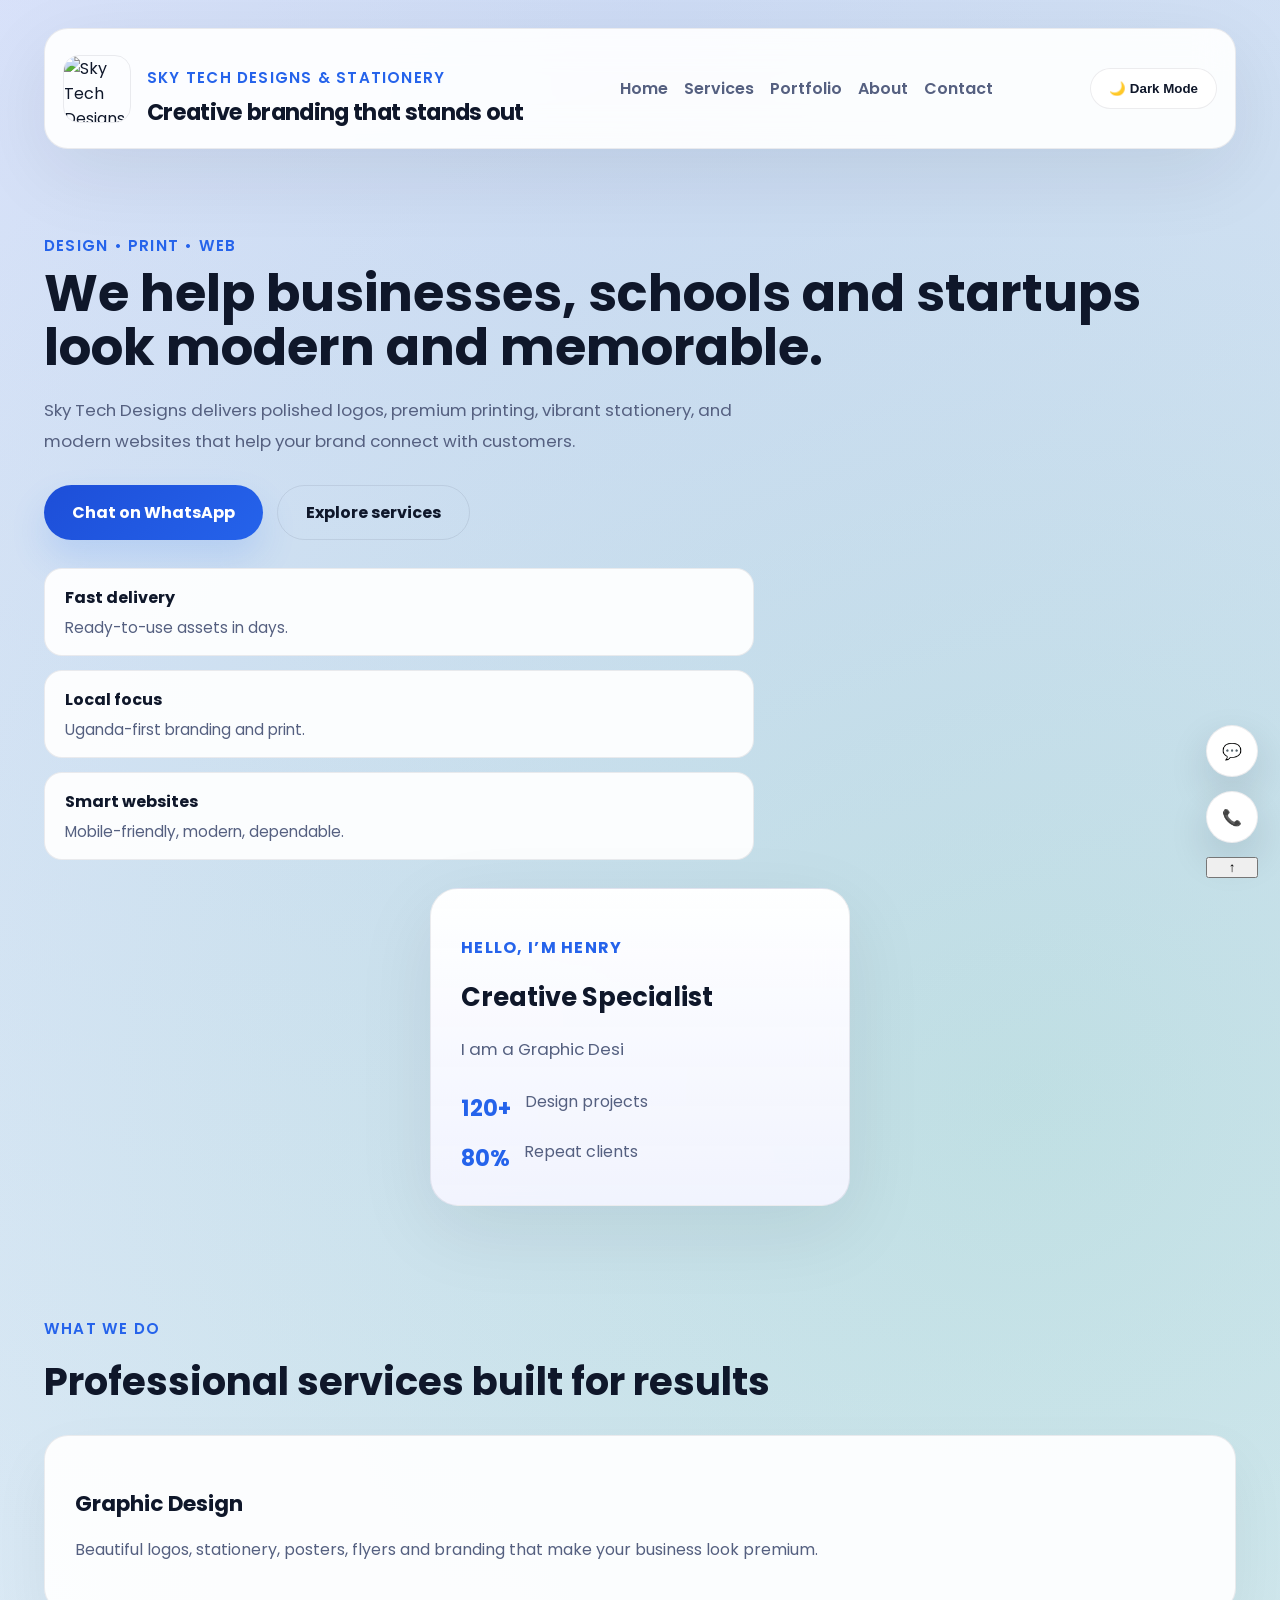
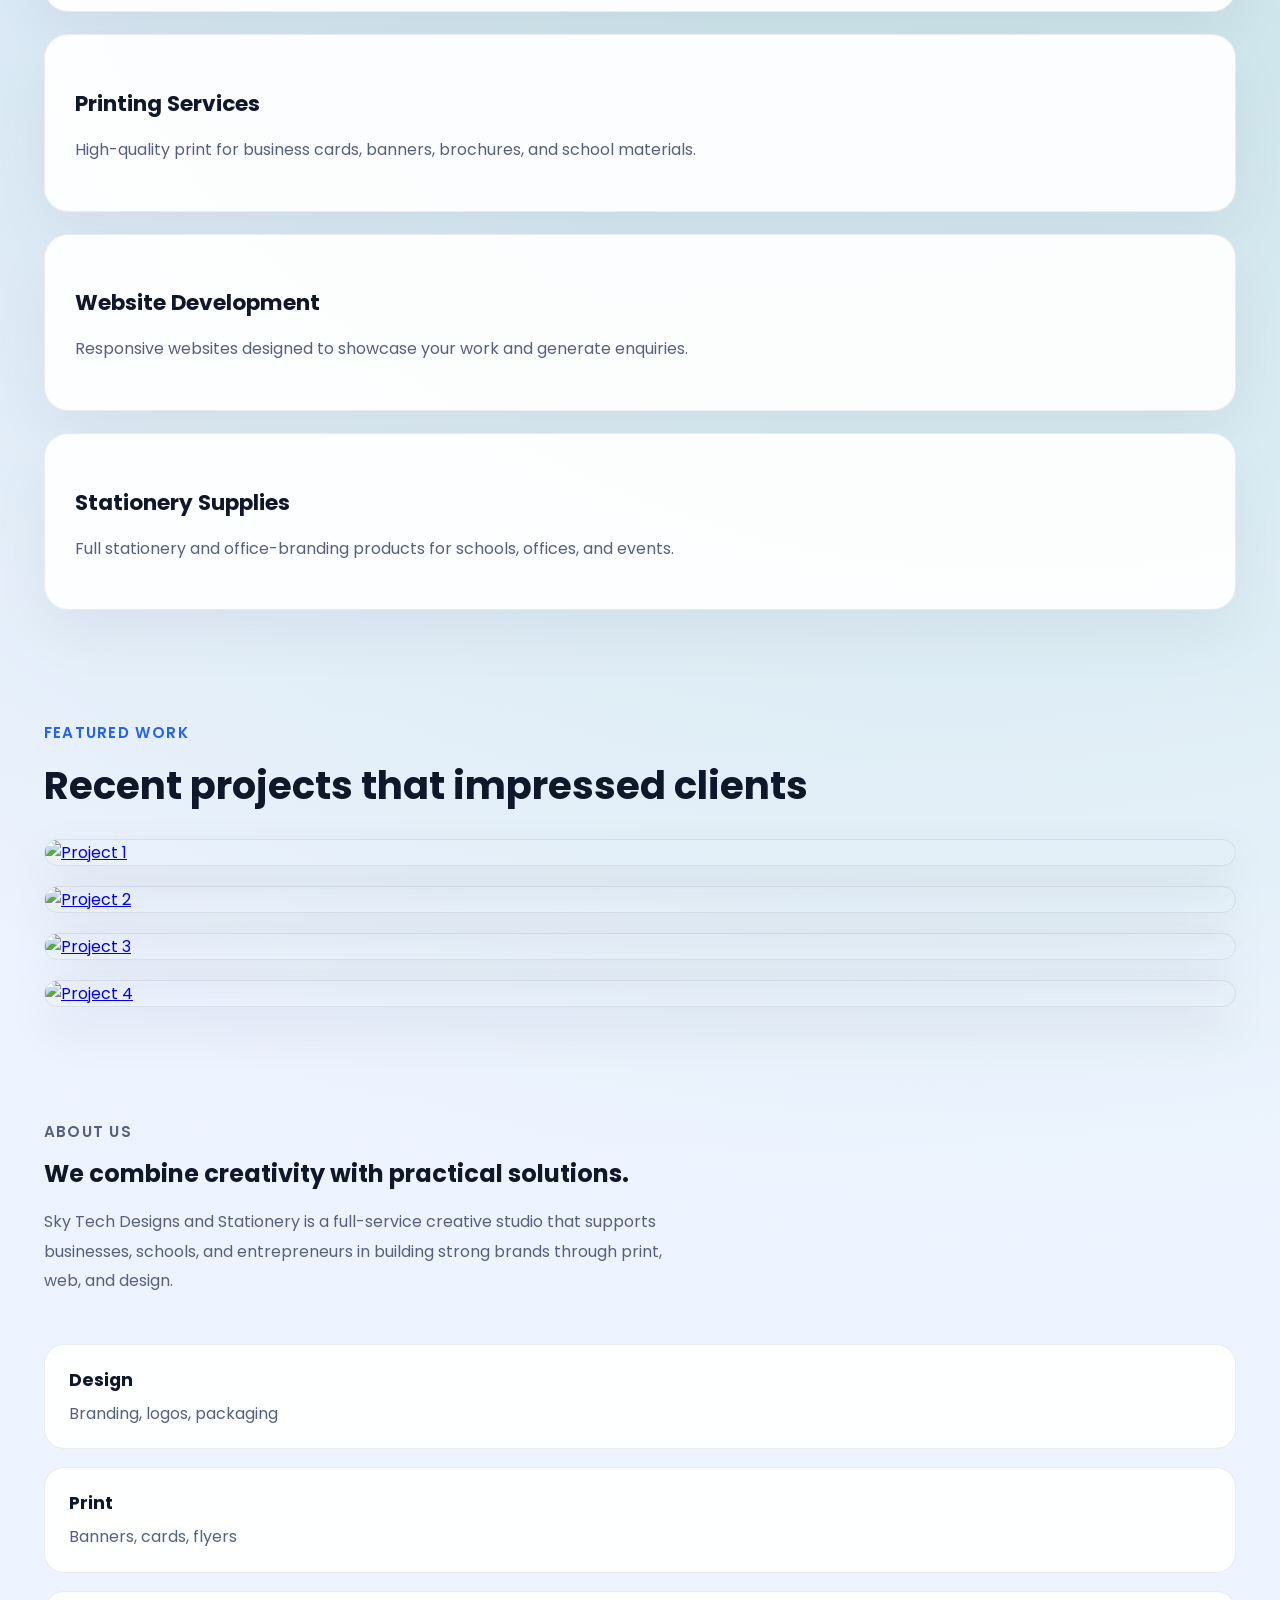
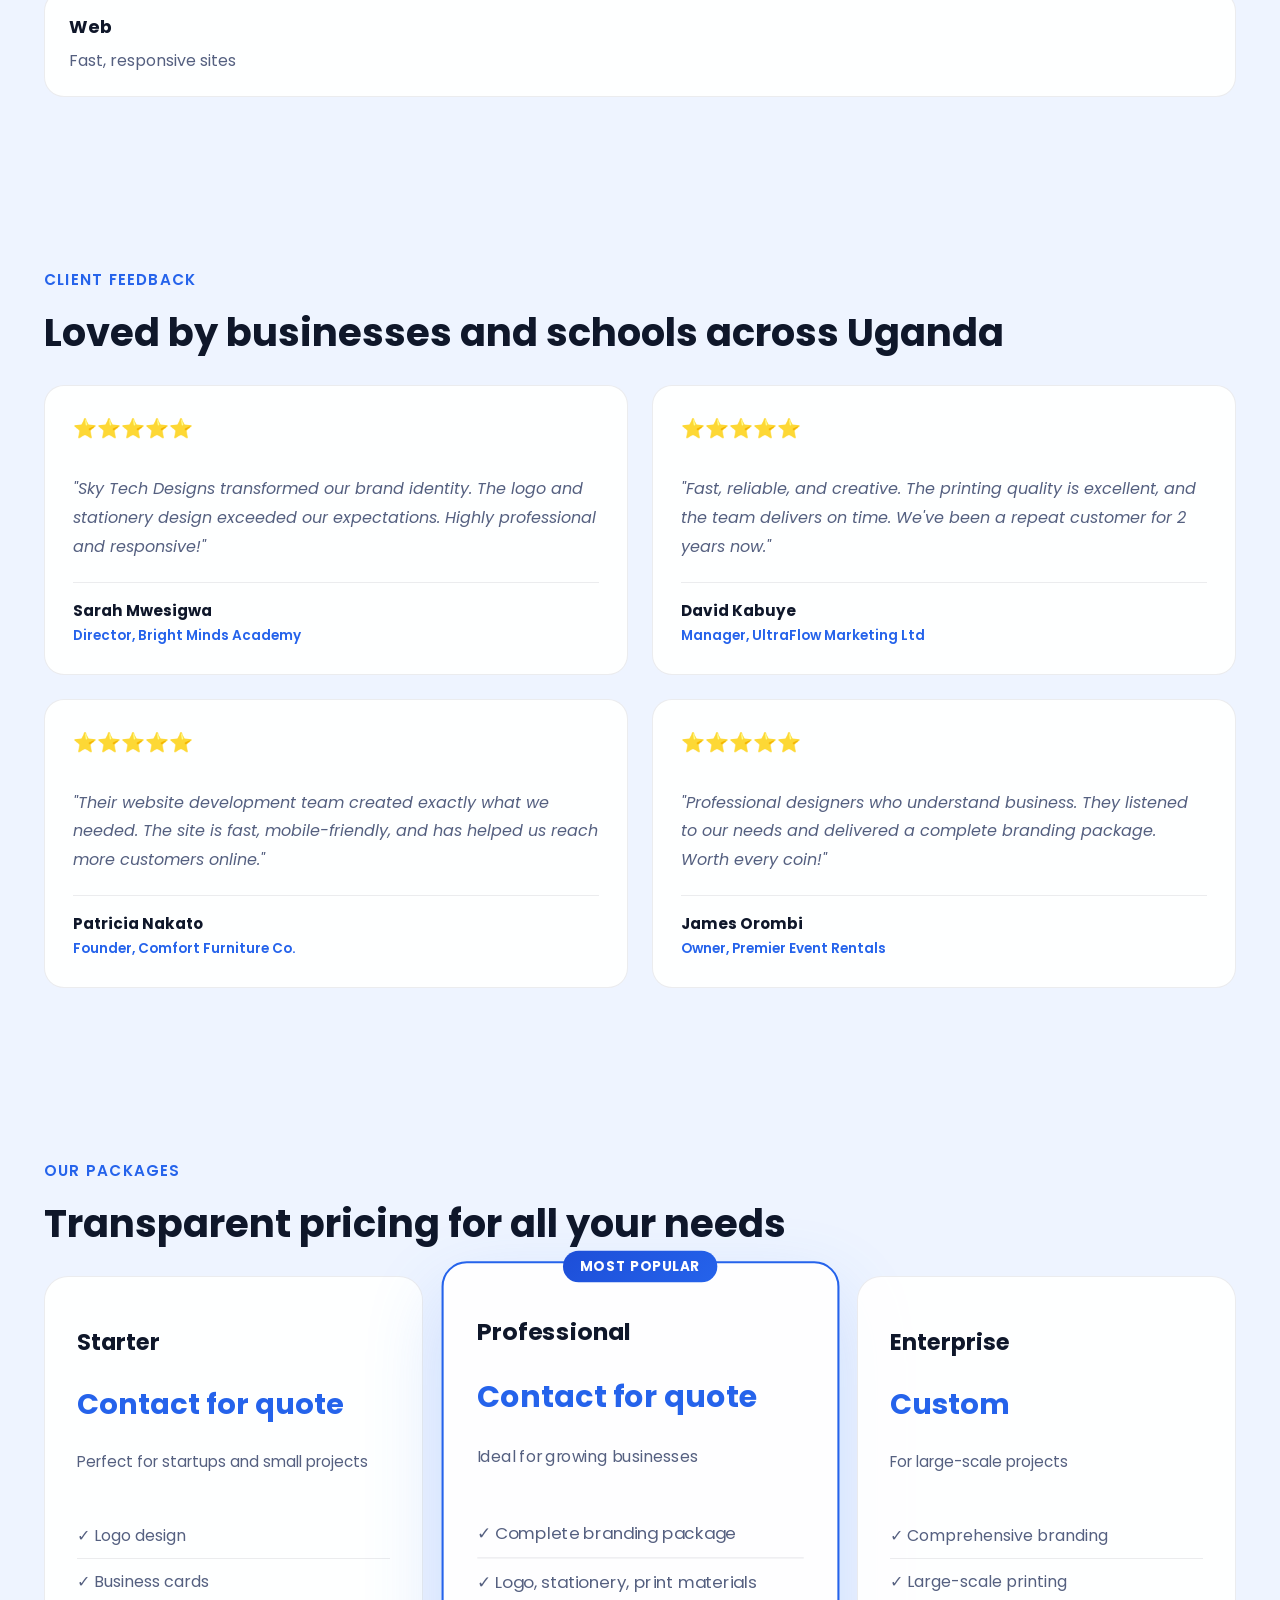
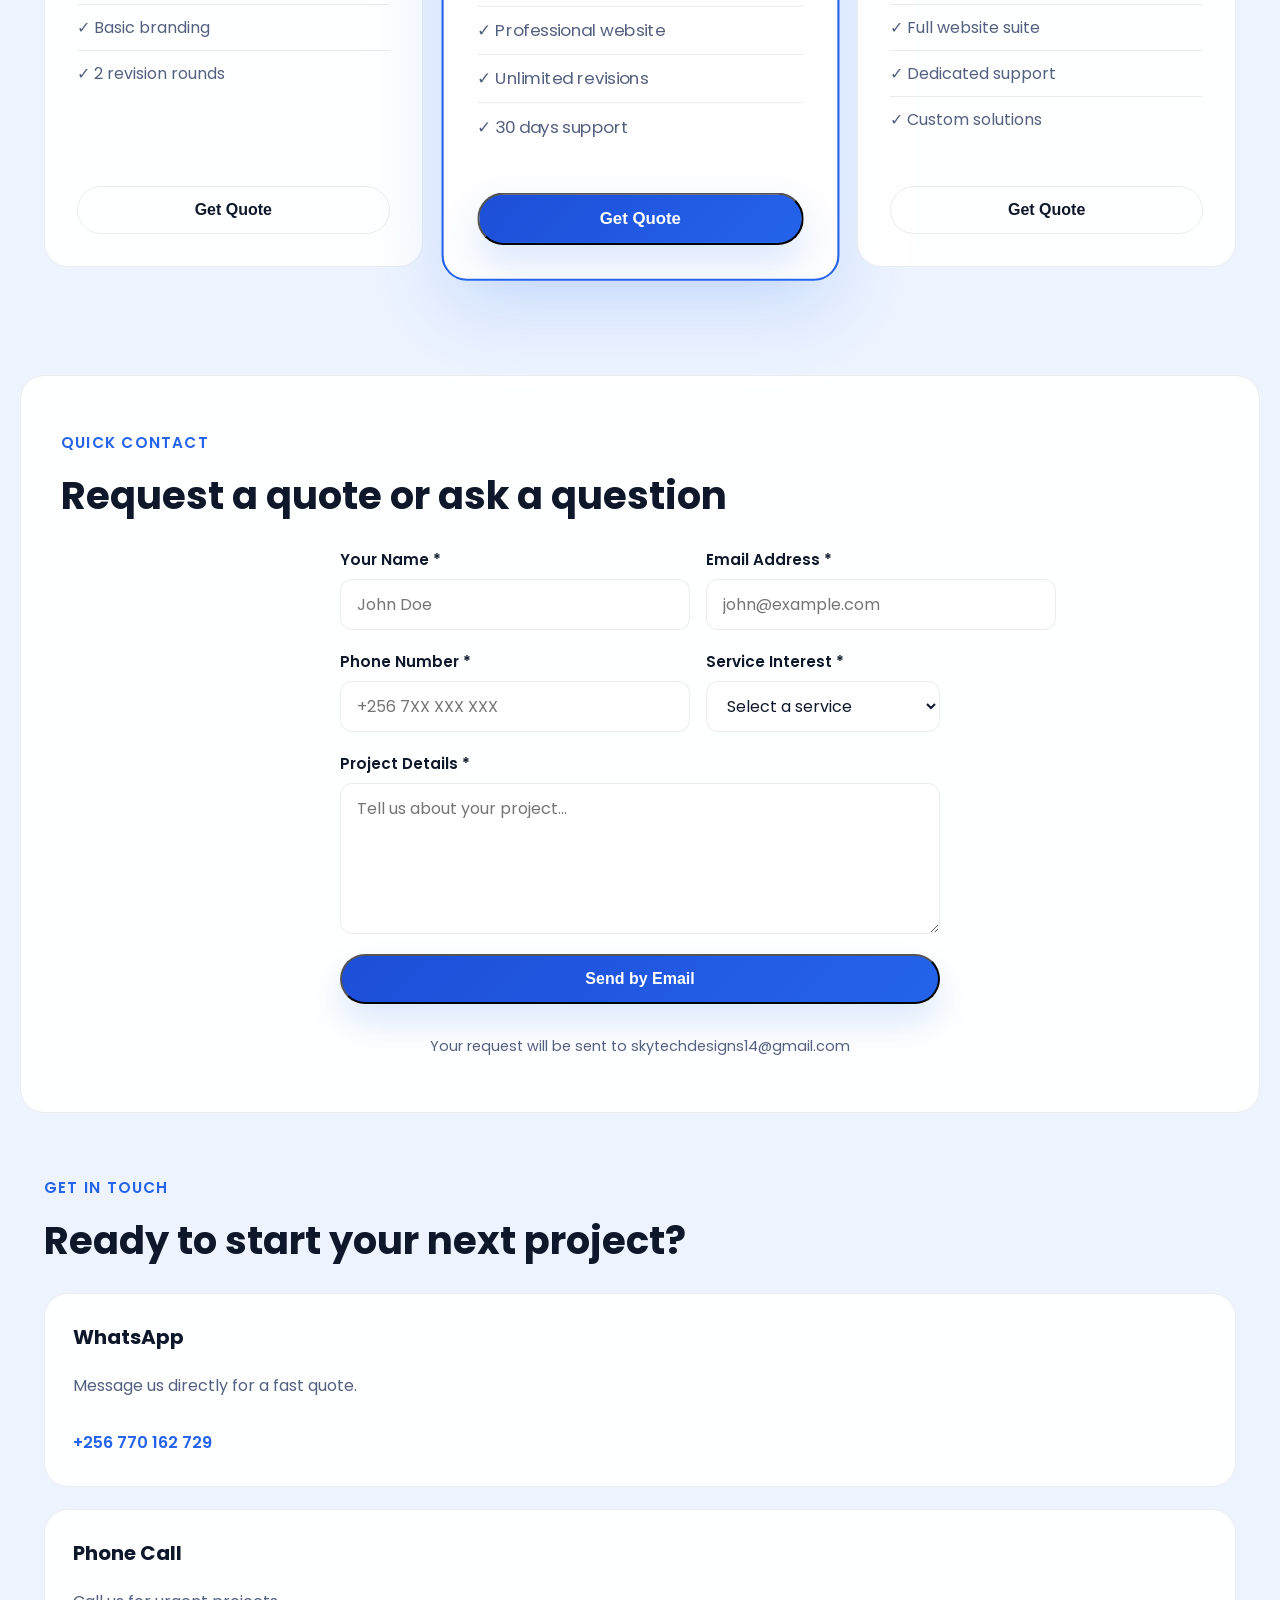
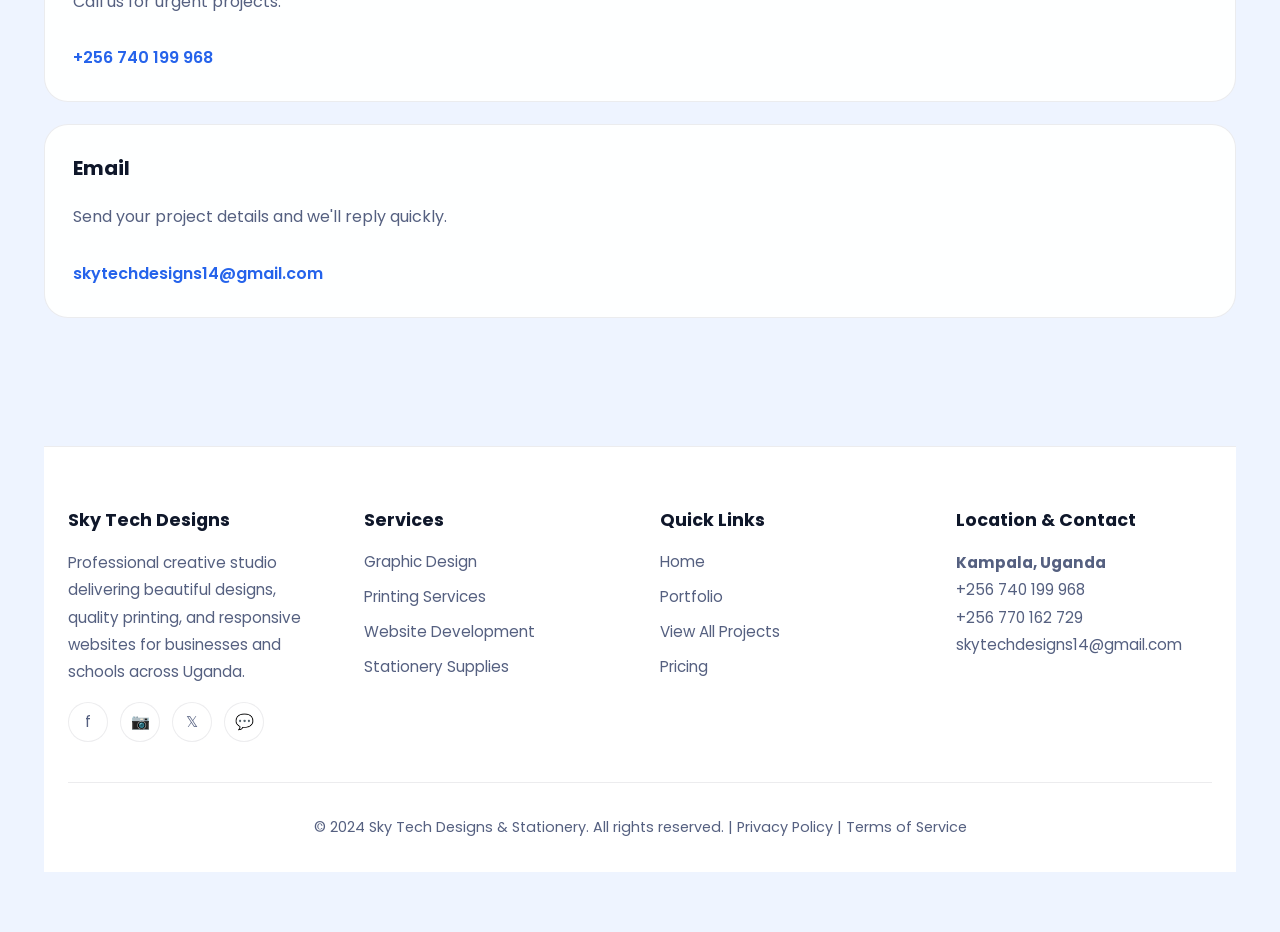
==== Index.html @ 9326c17f "Add files via upload" ====
<!DOCTYPE html>
<html lang="en">
<head>
    <meta charset="UTF-8">
    <meta name="viewport" content="width=device-width, initial-scale=1.0">
    <meta name="description" content="Sky Tech Designs & Stationery - Professional graphic design, printing services, website development, and stationery supplies for businesses and schools in Uganda.">
    <meta name="keywords" content="graphic design, printing services, web development, stationery, branding, logo design, Uganda">
    <meta name="author" content="Sky Tech Designs & Stationery">
    <meta name="robots" content="index, follow">
    
    <!-- Open Graph / Social Media -->
    <meta property="og:type" content="website">
    <meta property="og:url" content="https://skytechdesigns.com">
    <meta property="og:title" content="Sky Tech Designs & Stationery - Professional Creative Services">
    <meta property="og:description" content="Professional graphic design, printing services, website development, and stationery supplies for businesses and schools in Uganda.">
    <meta property="og:image" content="images/logo.png">
    
    <!-- Twitter Card -->
    <meta name="twitter:card" content="summary_large_image">
    <meta name="twitter:title" content="Sky Tech Designs & Stationery">
    <meta name="twitter:description" content="Professional graphic design, printing, and web services">
    
    <!-- Canonical Tag -->
    <link rel="canonical" href="https://skytechdesigns.com">
    
    <!-- Schema Markup for Local Business -->
    <script type="application/ld+json">
    {
      "@context": "https://schema.org",
      "@type": "LocalBusiness",
      "name": "Sky Tech Designs & Stationery",
      "description": "Professional creative studio for graphic design, printing, web development, and stationery",
      "url": "https://skytechdesigns.com",
      "telephone": "+256740199968",
      "email": "skytechdesigns14@gmail.com",
      "areaServed": "UG",
      "priceRange": "UGX",
      "sameAs": [
        "https://facebook.com/skytechdesigns",
        "https://instagram.com/skytechdesigns",
        "https://twitter.com/skytechdesigns"
      ]
    }
    </script>
    
    <title>Sky Tech Designs & Stationery - Graphic Design, Printing & Web Development</title>
    <link rel="preconnect" href="https://fonts.googleapis.com">
    <link rel="preconnect" href="https://fonts.gstatic.com" crossorigin>
    <link href="https://fonts.googleapis.com/css2?family=Poppins:wght@400;500;600;700&display=swap" rel="stylesheet">
    <link rel="stylesheet" href="Style.css">
</head>
<body>
    <!-- Loading Screen -->
    <div id="loadingScreen" class="loading-screen">
        <div class="loader-container">
            <div class="loader">
                <svg class="loader-svg" viewBox="0 0 50 50">
                    <circle cx="25" cy="25" r="20" fill="none" stroke-width="2"></circle>
                </svg>
            </div>
            <p class="loader-text">Sky Tech Designs</p>
            <p class="loader-subtext">Loading amazing designs...</p>
        </div>
    </div>

    <div class="page-shell">
        <header class="topbar">
            <div class="brand">
                <img src="images/logo.png" alt="Sky Tech Designs" class="brand-logo">
                <div>
                    <p class="eyebrow">Sky Tech Designs & Stationery</p>
                    <h1>Creative branding that stands out</h1>
                </div>
            </div>

            <nav class="main-nav">
                <a href="#home">Home</a>
                <a href="#services">Services</a>
                <a href="#portfolio">Portfolio</a>
                <a href="#about">About</a>
                <a href="#contact">Contact</a>
            </nav>

            <button id="darkModeBtn" class="mode-toggle">🌙 Dark Mode</button>
        </header>

        <main>
            <section id="home" class="hero section reveal">
                <div class="hero-copy">
                    <span class="eyebrow">Design • Print • Web</span>
                    <h2>We help businesses, schools and startups look modern and memorable.</h2>
                    <p>Sky Tech Designs delivers polished logos, premium printing, vibrant stationery, and modern websites that help your brand connect with customers.</p>

                    <div class="hero-actions">
                        <a class="btn btn-primary" href="https://wa.me/256770162729">Chat on WhatsApp</a>
                        <a class="btn btn-secondary" href="#services">Explore services</a>
                    </div>

                    <div class="hero-highlights">
                        <div><strong>Fast delivery</strong><span>Ready-to-use assets in days.</span></div>
                        <div><strong>Local focus</strong><span>Uganda-first branding and print.</span></div>
                        <div><strong>Smart websites</strong><span>Mobile-friendly, modern, dependable.</span></div>
                    </div>
                </div>

                <div class="hero-panel">
                    <div class="hero-card">
                        <p class="card-label">Hello, I’m Henry</p>
                        <h3>Creative Specialist</h3>
                        <p class="typing-row">I am a <span id="typing"></span></p>
                        <div class="card-stats">
                            <div><strong>120+</strong><span>Design projects</span></div>
                            <div><strong>80%</strong><span>Repeat clients</span></div>
                        </div>
                    </div>
                </div>
            </section>

            <section id="services" class="services section reveal">
                <div class="section-heading">
                    <p class="eyebrow">What we do</p>
                    <h2>Professional services built for results</h2>
                </div>

                <div class="service-grid">
                    <article class="card">
                        <h3>Graphic Design</h3>
                        <p>Beautiful logos, stationery, posters, flyers and branding that make your business look premium.</p>
                    </article>
                    <article class="card">
                        <h3>Printing Services</h3>
                        <p>High-quality print for business cards, banners, brochures, and school materials.</p>
                    </article>
                    <article class="card">
                        <h3>Website Development</h3>
                        <p>Responsive websites designed to showcase your work and generate enquiries.</p>
                    </article>
                    <article class="card">
                        <h3>Stationery Supplies</h3>
                        <p>Full stationery and office-branding products for schools, offices, and events.</p>
                    </article>
                </div>
            </section>

            <section id="portfolio" class="portfolio section reveal">
                <div class="section-heading">
                    <p class="eyebrow">Featured work</p>
                    <h2>Recent projects that impressed clients</h2>
                </div>

                <div class="gallery">
                    <a href="portfolio.html" class="portfolio-item">
                        <img src="images/work1.jpg" alt="Project 1">
                        <span>Brand identity</span>
                    </a>
                    <a href="portfolio.html" class="portfolio-item">
                        <img src="images/work2.jpg" alt="Project 2">
                        <span>Print collateral</span>
                    </a>
                    <a href="portfolio.html" class="portfolio-item">
                        <img src="images/work3.jpg" alt="Project 3">
                        <span>Website design</span>
                    </a>
                    <a href="portfolio.html" class="portfolio-item">
                        <img src="images/work4.jpg" alt="Project 4">
                        <span>Stationery set</span>
                    </a>
                </div>
            </section>

            <section id="about" class="about section reveal">
                <div class="about-panel">
                    <div>
                        <p class="eyebrow">About us</p>
                        <h2>We combine creativity with practical solutions.</h2>
                        <p>Sky Tech Designs and Stationery is a full-service creative studio that supports businesses, schools, and entrepreneurs in building strong brands through print, web, and design.</p>
                    </div>

                    <div class="about-stats">
                        <div><strong>Design</strong><span>Branding, logos, packaging</span></div>
                        <div><strong>Print</strong><span>Banners, cards, flyers</span></div>
                        <div><strong>Web</strong><span>Fast, responsive sites</span></div>
                    </div>
                </div>
            </section>

            <section id="testimonies" class="testimonies section reveal">
                <div class="section-heading">
                    <p class="eyebrow">Client feedback</p>
                    <h2>Loved by businesses and schools across Uganda</h2>
                </div>

                <div class="testimonies-grid">
                    <article class="testimony-card">
                        <div class="rating">⭐⭐⭐⭐⭐</div>
                        <p class="testimony-text">"Sky Tech Designs transformed our brand identity. The logo and stationery design exceeded our expectations. Highly professional and responsive!"</p>
                        <div class="testimony-author">
                            <strong>Sarah Mwesigwa</strong>
                            <span>Director, Bright Minds Academy</span>
                        </div>
                    </article>

                    <article class="testimony-card">
                        <div class="rating">⭐⭐⭐⭐⭐</div>
                        <p class="testimony-text">"Fast, reliable, and creative. The printing quality is excellent, and the team delivers on time. We've been a repeat customer for 2 years now."</p>
                        <div class="testimony-author">
                            <strong>David Kabuye</strong>
                            <span>Manager, UltraFlow Marketing Ltd</span>
                        </div>
                    </article>

                    <article class="testimony-card">
                        <div class="rating">⭐⭐⭐⭐⭐</div>
                        <p class="testimony-text">"Their website development team created exactly what we needed. The site is fast, mobile-friendly, and has helped us reach more customers online."</p>
                        <div class="testimony-author">
                            <strong>Patricia Nakato</strong>
                            <span>Founder, Comfort Furniture Co.</span>
                        </div>
                    </article>

                    <article class="testimony-card">
                        <div class="rating">⭐⭐⭐⭐⭐</div>
                        <p class="testimony-text">"Professional designers who understand business. They listened to our needs and delivered a complete branding package. Worth every coin!"</p>
                        <div class="testimony-author">
                            <strong>James Orombi</strong>
                            <span>Owner, Premier Event Rentals</span>
                        </div>
                    </article>
                </div>
            </section>

            <section id="pricing" class="pricing section reveal">
                <div class="section-heading">
                    <p class="eyebrow">Our packages</p>
                    <h2>Transparent pricing for all your needs</h2>
                </div>

                <div class="pricing-grid">
                    <div class="pricing-card">
                        <h3>Starter</h3>
                        <p class="price">Contact for quote</p>
                        <p class="description">Perfect for startups and small projects</p>
                        <ul class="pricing-features">
                            <li>✓ Logo design</li>
                            <li>✓ Business cards</li>
                            <li>✓ Basic branding</li>
                            <li>✓ 2 revision rounds</li>
                        </ul>
                        <button class="btn btn-secondary quote-btn" onclick="scrollToForm()">Get Quote</button>
                    </div>

                    <div class="pricing-card featured">
                        <div class="popular-badge">Most Popular</div>
                        <h3>Professional</h3>
                        <p class="price">Contact for quote</p>
                        <p class="description">Ideal for growing businesses</p>
                        <ul class="pricing-features">
                            <li>✓ Complete branding package</li>
                            <li>✓ Logo, stationery, print materials</li>
                            <li>✓ Professional website</li>
                            <li>✓ Unlimited revisions</li>
                            <li>✓ 30 days support</li>
                        </ul>
                        <button class="btn btn-primary quote-btn" onclick="scrollToForm()">Get Quote</button>
                    </div>

                    <div class="pricing-card">
                        <h3>Enterprise</h3>
                        <p class="price">Custom</p>
                        <p class="description">For large-scale projects</p>
                        <ul class="pricing-features">
                            <li>✓ Comprehensive branding</li>
                            <li>✓ Large-scale printing</li>
                            <li>✓ Full website suite</li>
                            <li>✓ Dedicated support</li>
                            <li>✓ Custom solutions</li>
                        </ul>
                        <button class="btn btn-secondary quote-btn" onclick="scrollToForm()">Get Quote</button>
                    </div>
                </div>
            </section>

            <section id="quote-form" class="quote-section section reveal">
                <div class="section-heading">
                    <p class="eyebrow">Quick contact</p>
                    <h2>Request a quote or ask a question</h2>
                </div>

                <div class="form-container">
                    <form class="quote-form" id="quoteForm">
                        <div class="form-row">
                            <div class="form-group">
                                <label for="name">Your Name *</label>
                                <input type="text" id="name" name="name" required placeholder="John Doe">
                            </div>
                            <div class="form-group">
                                <label for="email">Email Address *</label>
                                <input type="email" id="email" name="email" required placeholder="john@example.com">
                            </div>
                        </div>

                        <div class="form-row">
                            <div class="form-group">
                                <label for="phone">Phone Number *</label>
                                <input type="tel" id="phone" name="phone" required placeholder="+256 7XX XXX XXX">
                            </div>
                            <div class="form-group">
                                <label for="service">Service Interest *</label>
                                <select id="service" name="service" required>
                                    <option value="">Select a service</option>
                                    <option value="graphic-design">Graphic Design</option>
                                    <option value="printing">Printing Services</option>
                                    <option value="web-development">Website Development</option>
                                    <option value="stationery">Stationery Supplies</option>
                                    <option value="multiple">Multiple Services</option>
                                    <option value="other">Other</option>
                                </select>
                            </div>
                        </div>

                        <div class="form-group full">
                            <label for="message">Project Details *</label>
                            <textarea id="message" name="message" required placeholder="Tell us about your project..." rows="5"></textarea>
                        </div>

                        <button type="submit" class="btn btn-primary">Send by Email</button>
                        <p class="form-note">Your request will be sent to skytechdesigns14@gmail.com</p>
                    </form>
                </div>
            </section>

            <section id="contact" class="contact section reveal">
                <div class="section-heading">
                    <p class="eyebrow">Get in touch</p>
                    <h2>Ready to start your next project?</h2>
                </div>

                <div class="contact-grid">
                    <div class="contact-card">
                        <h3>WhatsApp</h3>
                        <p>Message us directly for a fast quote.</p>
                        <a href="https://wa.me/256770162729">+256 770 162 729</a>
                    </div>
                    <div class="contact-card">
                        <h3>Phone Call</h3>
                        <p>Call us for urgent projects.</p>
                        <a href="tel:+256740199968">+256 740 199 968</a>
                    </div>
                    <div class="contact-card">
                        <h3>Email</h3>
                        <p>Send your project details and we'll reply quickly.</p>
                        <a href="mailto:skytechdesigns14@gmail.com">skytechdesigns14@gmail.com</a>
                    </div>
                </div>
            </section>
        </main>

        <footer class="site-footer">
            <div class="footer-content">
                <div class="footer-section">
                    <h4>Sky Tech Designs</h4>
                    <p>Professional creative studio delivering beautiful designs, quality printing, and responsive websites for businesses and schools across Uganda.</p>
                    <div class="social-links">
                        <a href="https://facebook.com/skytechdesigns" title="Facebook" target="_blank">f</a>
                        <a href="https://instagram.com/skytechdesigns" title="Instagram" target="_blank">📷</a>
                        <a href="https://twitter.com/skytechdesigns" title="Twitter" target="_blank">𝕏</a>
                        <a href="https://wa.me/256770162729" title="WhatsApp" target="_blank">💬</a>
                    </div>
                </div>

                <div class="footer-section">
                    <h4>Services</h4>
                    <ul>
                        <li><a href="#services">Graphic Design</a></li>
                        <li><a href="#services">Printing Services</a></li>
                        <li><a href="#services">Website Development</a></li>
                        <li><a href="#services">Stationery Supplies</a></li>
                    </ul>
                </div>

                <div class="footer-section">
                    <h4>Quick Links</h4>
                    <ul>
                        <li><a href="#home">Home</a></li>
                        <li><a href="#portfolio">Portfolio</a></li>
                        <li><a href="portfolio.html">View All Projects</a></li>
                        <li><a href="#pricing">Pricing</a></li>
                    </ul>
                </div>

                <div class="footer-section">
                    <h4>Location & Contact</h4>
                    <p>
                        <strong>Kampala, Uganda</strong><br>
                        <a href="tel:+256740199968">+256 740 199 968</a><br>
                        <a href="https://wa.me/256770162729">+256 770 162 729</a><br>
                        <a href="mailto:skytechdesigns14@gmail.com">skytechdesigns14@gmail.com</a>
                    </p>
                </div>
            </div>

            <div class="footer-bottom">
                <p>&copy; 2024 Sky Tech Designs & Stationery. All rights reserved. | <a href="#">Privacy Policy</a> | <a href="#">Terms of Service</a></p>
            </div>
        </footer>

        <div class="floating-buttons">
            <a href="https://wa.me/256770162729" class="float-btn whatsapp" title="Chat on WhatsApp">💬</a>
            <a href="tel:+256740199968" class="float-btn call" title="Call Us">📞</a>
            <button id="backToTop" class="back-to-top" title="Back to top">↑</button>
        </div>
    </div>

    <div class="cursor-glow"></div>

    <script>
        // Loading Screen
        window.addEventListener('load', () => {
            const loadingScreen = document.getElementById('loadingScreen');
            if (loadingScreen) {
                setTimeout(() => {
                    loadingScreen.classList.add('fade-out');
                    setTimeout(() => {
                        loadingScreen.style.display = 'none';
                    }, 600);
                }, 800);
            }
        });

        // Dark Mode Toggle
        const btn = document.getElementById('darkModeBtn');
        const savedTheme = localStorage.getItem('theme');
        const prefersDark = window.matchMedia('(prefers-color-scheme: dark)');

        function applyTheme(theme) {
            document.body.classList.toggle('dark', theme === 'dark');
            btn.textContent = theme === 'dark' ? '☀️ Light Mode' : '🌙 Dark Mode';
        }

        if (savedTheme) {
            applyTheme(savedTheme);
        } else if (prefersDark.matches) {
            applyTheme('dark');
        }

        btn.addEventListener('click', () => {
            const isDark = document.body.classList.toggle('dark');
            const theme = isDark ? 'dark' : 'light';
            localStorage.setItem('theme', theme);
            applyTheme(theme);
        });

        // Typing Animation
        const words = ['Graphic Designer', 'Web Developer', 'UI/UX Designer', 'Creative Thinker'];
        const typing = document.getElementById('typing');
        let wordIndex = 0;
        let charIndex = 0;
        let deleting = false;

        function typeEffect() {
            const currentWord = words[wordIndex];
            if (!deleting) {
                typing.textContent = currentWord.slice(0, charIndex + 1);
                charIndex++;
                if (charIndex === currentWord.length) {
                    deleting = true;
                    setTimeout(typeEffect, 1500);
                    return;
                }
            } else {
                typing.textContent = currentWord.slice(0, charIndex - 1);
                charIndex--;
                if (charIndex === 0) {
                    deleting = false;
                    wordIndex = (wordIndex + 1) % words.length;
                }
            }
            setTimeout(typeEffect, deleting ? 50 : 100);
        }
        typeEffect();

        // Scroll Reveal Animation
        const reveals = document.querySelectorAll('.reveal');
        function revealSections() {
            const windowHeight = window.innerHeight;
            reveals.forEach(section => {
                const top = section.getBoundingClientRect().top;
                if (top < windowHeight - 100) {
                    section.classList.add('active');
                }
            });
        }
        window.addEventListener('scroll', revealSections);
        revealSections();

        // Cursor Glow Effect
        const glow = document.querySelector('.cursor-glow');
        document.addEventListener('mousemove', e => {
            glow.style.left = `${e.clientX}px`;
            glow.style.top = `${e.clientY}px`;
            glow.style.opacity = '1';
        });
        document.addEventListener('mouseleave', () => {
            glow.style.opacity = '0';
        });

        // Back to Top Button
        const backToTop = document.getElementById('backToTop');
        window.addEventListener('scroll', () => {
            if (window.scrollY > 300) {
                backToTop.classList.add('visible');
            } else {
                backToTop.classList.remove('visible');
            }
        });

        backToTop.addEventListener('click', () => {
            window.scrollTo({ top: 0, behavior: 'smooth' });
        });

        // Smooth Navigation
        document.querySelectorAll('.main-nav a').forEach(link => {
            link.addEventListener('click', event => {
                event.preventDefault();
                const href = link.getAttribute('href');
                if (href.startsWith('#')) {
                    const element = document.querySelector(href);
                    if (element) {
                        element.scrollIntoView({ behavior: 'smooth' });
                    }
                }
            });
        });

        // Quote Form Handler
        function scrollToForm() {
            document.getElementById('quote-form').scrollIntoView({ behavior: 'smooth' });
        }

        const quoteForm = document.getElementById('quoteForm');
        if (quoteForm) {
            quoteForm.addEventListener('submit', function(e) {
                e.preventDefault();
                
                // Get form data
                const formData = new FormData(this);
                const data = {
                    name: formData.get('name'),
                    email: formData.get('email'),
                    phone: formData.get('phone'),
                    service: formData.get('service'),
                    message: formData.get('message')
                };

                // Prepare email message
                const subject = encodeURIComponent(`Quote Request from ${data.name}`);
                const body = encodeURIComponent(`Hello Sky Tech Designs,\n\nYou have a new quote request:\n\nName: ${data.name}\nEmail: ${data.email}\nPhone: ${data.phone}\nService: ${data.service}\n\nProject Details:\n${data.message}\n\nPlease reply to ${data.email}.`);
                
                // Open the user's email app with the quote request details
                const emailUrl = `mailto:skytechdesigns14@gmail.com?subject=${subject}&body=${body}`;
                window.location.href = emailUrl;

                // Show success message
                alert('Thank you! Your quote request has been prepared in your email app for skytechdesigns14@gmail.com. Please send it to complete your request.');
                this.reset();
            });
        }
    </script>
</body>
</html>
---- Style.css ----
:root {
    color-scheme: light;
    font-family: 'Poppins', Arial, sans-serif;
    font-size: 16px;
    --bg: #eef4ff;
    --surface: rgba(255, 255, 255, 0.92);
    --surface-strong: #ffffff;
    --text: #0f172a;
    --muted: #556080;
    --primary: #1d4ed8;
    --primary-strong: #2563eb;
    --accent: #22c55e;
    --border: rgba(15, 23, 42, 0.08);
    --shadow: 0 24px 80px rgba(15, 23, 42, 0.08);
}

* {
    box-sizing: border-box;
}

html {
    scroll-behavior: smooth;
}

body {
    margin: 0;
    min-height: 100vh;
    background: radial-gradient(circle at top, rgba(99, 102, 241, 0.16), transparent 38%),
                radial-gradient(circle at 80% 15%, rgba(34, 197, 94, 0.18), transparent 28%),
                #eef4ff;
    color: var(--text);
}

body.dark {
    color-scheme: dark;
    --bg: #0b1120;
    --surface: rgba(15, 23, 42, 0.9);
    --surface-strong: #111827;
    --text: #f8fafc;
    --muted: #cbd5e1;
    --primary: #60a5fa;
    --primary-strong: #3b82f6;
    --accent: #4ade80;
    --border: rgba(148, 163, 184, 0.18);
    --shadow: 0 24px 80px rgba(0, 0, 0, 0.35);
    background: radial-gradient(circle at top, rgba(59, 130, 246, 0.15), transparent 38%),
                radial-gradient(circle at 80% 15%, rgba(34, 197, 94, 0.12), transparent 28%),
                #040714;
}

.page-shell {
    max-width: 1240px;
    margin: 0 auto;
    padding: 28px 24px 60px;
}

.topbar {
    display: flex;
    align-items: center;
    justify-content: space-between;
    gap: 20px;
    flex-wrap: wrap;
    padding: 22px 24px;
    margin-bottom: 36px;
    background: var(--surface);
    border: 1px solid var(--border);
    border-radius: 24px;
    box-shadow: var(--shadow);
    backdrop-filter: blur(18px);
}

.brand {
    display: flex;
    align-items: center;
    gap: 16px;
}

.brand-logo {
    width: 68px;
    height: 68px;
    object-fit: cover;
    border-radius: 16px;
    border: 1px solid var(--border);
}

.eyebrow {
    display: inline-flex;
    align-items: center;
    gap: 10px;
    color: var(--primary-strong);
    font-size: 0.95rem;
    font-weight: 600;
    letter-spacing: 0.08em;
    text-transform: uppercase;
    margin-bottom: 10px;
}

.brand h1,
.section-heading h2,
.hero-copy h2,
.about-panel h2 {
    margin: 0;
}

.brand h1 {
    font-size: 1.4rem;
    letter-spacing: -0.03em;
    line-height: 1.2;
}

.main-nav {
    display: flex;
    flex-wrap: wrap;
    align-items: center;
    gap: 16px;
}

.main-nav a {
    color: var(--muted);
    text-decoration: none;
    font-weight: 600;
    transition: color 0.25s ease;
}

.main-nav a:hover {
    color: var(--primary-strong);
}

.mode-toggle {
    border: 1px solid var(--border);
    background: var(--surface-strong);
    color: var(--text);
    border-radius: 999px;
    padding: 12px 18px;
    cursor: pointer;
    font-weight: 600;
    transition: transform 0.2s ease, background 0.25s ease;
}

.mode-toggle:hover {
    transform: translateY(-1px);
}

.section {
    padding: 48px 0;
}

.hero {
    display: grid;
    grid-template-columns: 1.1fr 0.9fr;
    gap: 28px;
    align-items: center;
}

.hero-copy h2 {
    font-size: clamp(2.4rem, 4vw, 3.5rem);
    line-height: 1.05;
    margin-bottom: 20px;
}

.hero-copy p {
    max-width: 720px;
    font-size: 1.05rem;
    line-height: 1.85;
    color: var(--muted);
    margin-bottom: 28px;
}

.hero-actions {
    display: flex;
    flex-wrap: wrap;
    gap: 14px;
    margin-bottom: 28px;
}

.btn {
    display: inline-flex;
    align-items: center;
    justify-content: center;
    border-radius: 999px;
    padding: 14px 28px;
    font-size: 1rem;
    font-weight: 700;
    text-decoration: none;
    transition: transform 0.25s ease, box-shadow 0.25s ease, background 0.25s ease;
}

.btn:hover {
    transform: translateY(-2px);
}

.btn-primary {
    background: linear-gradient(135deg, var(--primary), var(--primary-strong));
    color: white;
    box-shadow: 0 18px 35px rgba(59, 130, 246, 0.18);
}

.btn-secondary {
    background: transparent;
    color: var(--text);
    border: 1px solid var(--border);
}

.hero-highlights {
    display: grid;
    gap: 14px;
    max-width: 710px;
}

.hero-highlights div {
    display: grid;
    gap: 6px;
    padding: 16px 20px;
    background: var(--surface);
    border: 1px solid var(--border);
    border-radius: 18px;
}

.hero-highlights strong {
    display: block;
    color: var(--text);
}

.hero-highlights span {
    color: var(--muted);
    font-size: 0.96rem;
}

.hero-panel {
    display: grid;
    place-items: center;
}

.hero-card {
    width: 100%;
    max-width: 420px;
    background: linear-gradient(180deg, rgba(255,255,255,0.98), rgba(243,244,255,0.95));
    border: 1px solid var(--border);
    border-radius: 28px;
    padding: 30px;
    box-shadow: var(--shadow);
    backdrop-filter: blur(18px);
}

.hero-card .card-label {
    color: var(--primary-strong);
    font-weight: 700;
    letter-spacing: 0.08em;
    text-transform: uppercase;
    margin-bottom: 18px;
    display: block;
}

.hero-card h3 {
    font-size: 1.6rem;
    margin: 0 0 18px;
}

.typing-row {
    color: var(--muted);
    font-size: 1.05rem;
    line-height: 1.7;
}

.card-stats {
    display: grid;
    gap: 16px;
    margin-top: 28px;
}

.card-stats div {
    display: flex;
    align-items: flex-start;
    gap: 14px;
}

.card-stats strong {
    font-size: 1.4rem;
    color: var(--primary-strong);
}

.card-stats span {
    color: var(--muted);
    line-height: 1.4;
}

.section-heading {
    margin-bottom: 32px;
}

.section-heading h2 {
    font-size: clamp(2rem, 3vw, 2.75rem);
    line-height: 1.05;
    margin-top: 12px;
}

.service-grid {
    display: grid;
    grid-template-columns: repeat(2, minmax(0, 1fr));
    gap: 22px;
}

.card {
    background: var(--surface);
    border: 1px solid var(--border);
    border-radius: 24px;
    padding: 30px;
    box-shadow: 0 24px 60px rgba(15, 23, 42, 0.05);
    transition: transform 0.3s ease, border-color 0.3s ease, box-shadow 0.3s ease;
}

.card:hover {
    transform: translateY(-6px);
    border-color: rgba(59, 130, 246, 0.2);
    box-shadow: 0 30px 75px rgba(15, 23, 42, 0.12);
}

.card h3 {
    font-size: 1.35rem;
    margin-bottom: 14px;
    color: var(--text);
}

.card p {
    color: var(--muted);
    line-height: 1.8;
}

.portfolio .gallery {
    display: grid;
    grid-template-columns: repeat(4, minmax(0, 1fr));
    gap: 20px;
}

.portfolio-item {
    position: relative;
    display: block;
    overflow: hidden;
    border-radius: 24px;
    border: 1px solid var(--border);
    box-shadow: 0 20px 50px rgba(15, 23, 42, 0.08);
}

.portfolio-item img {
    width: 100%;
    height: 100%;
    display: block;
    object-fit: cover;
    transition: transform 0.4s ease;
}

.portfolio-item span {
    position: absolute;
    left: 0;
    right: 0;
    bottom: 0;
    padding: 18px 20px;
    background: linear-gradient(180deg, transparent, rgba(15, 23, 42, 0.78));
    color: white;
    font-weight: 600;
    opacity: 0;
    transform: translateY(12px);
    transition: opacity 0.3s ease, transform 0.3s ease;
}

.portfolio-item:hover img {
    transform: scale(1.05);
}

.portfolio-item:hover span {
    opacity: 1;
    transform: translateY(0);
}

.about-panel {
    display: grid;
    grid-template-columns: 1.2fr 0.8fr;
    gap: 32px;
    align-items: center;
}

.about-panel p {
    max-width: 640px;
    line-height: 1.85;
    color: var(--muted);
}

.about-stats {
    display: grid;
    gap: 18px;
}

.about-stats div {
    padding: 22px 24px;
    background: var(--surface);
    border: 1px solid var(--border);
    border-radius: 20px;
}

.about-stats strong {
    display: block;
    font-size: 1.1rem;
    margin-bottom: 8px;
    color: var(--text);
}

.about-stats span {
    color: var(--muted);
    line-height: 1.6;
}

.contact-grid {
    display: grid;
    grid-template-columns: repeat(3, minmax(0, 1fr));
    gap: 22px;
}

.contact-card {
    background: var(--surface);
    border: 1px solid var(--border);
    border-radius: 24px;
    padding: 28px;
}

.contact-card.full-width {
    grid-column: span 3;
}

.contact-card h3 {
    margin-top: 0;
    font-size: 1.25rem;
}

.contact-card p,
.contact-card a,
.contact-card li {
    color: var(--muted);
    line-height: 1.8;
}

.contact-card a {
    display: inline-block;
    margin-top: 12px;
    color: var(--primary-strong);
    text-decoration: none;
    font-weight: 600;
}

.contact-card ul {
    padding-left: 20px;
    margin: 12px 0 0;
}

.contact-card li {
    margin-bottom: 10px;
}

.floating-buttons {
    position: fixed;
    right: 22px;
    bottom: 22px;
    display: grid;
    gap: 14px;
    z-index: 20;
}

.float-btn {
    width: 52px;
    height: 52px;
    display: grid;
    place-items: center;
    border-radius: 50%;
    background: var(--surface-strong);
    color: var(--text);
    text-decoration: none;
    border: 1px solid var(--border);
    box-shadow: 0 16px 40px rgba(15, 23, 42, 0.14);
}

.cursor-glow {
    pointer-events: none;
    position: fixed;
    left: 0;
    top: 0;
    width: 26px;
    height: 26px;
    transform: translate(-50%, -50%);
    border-radius: 50%;
    background: rgba(59, 130, 246, 0.55);
    filter: blur(12px);
    opacity: 0;
    transition: opacity 0.2s ease;
    z-index: 15;
}

.reveal {
    opacity: 0;
    transform: translateY(28px);
    transition: opacity 0.7s ease, transform 0.7s ease;
}

.reveal.active {
    opacity: 1;
    transform: translateY(0);
}

/* Loading Screen */
.loading-screen {
    position: fixed;
    top: 0;
    left: 0;
    width: 100%;
    height: 100%;
    background: linear-gradient(135deg, #1d4ed8 0%, #2563eb 100%);
    display: flex;
    align-items: center;
    justify-content: center;
    z-index: 9999;
    transition: opacity 0.6s ease;
}

.loading-screen.fade-out {
    opacity: 0;
    pointer-events: none;
}

.loader-container {
    text-align: center;
    color: white;
}

.loader {
    display: flex;
    justify-content: center;
    margin-bottom: 24px;
}

.loader-svg {
    width: 60px;
    height: 60px;
    animation: rotateSvg 2s linear infinite;
}

.loader-svg circle {
    stroke: white;
    animation: drawCircle 2s ease-in-out infinite;
}

@keyframes rotateSvg {
    from { transform: rotate(0deg); }
    to { transform: rotate(360deg); }
}

@keyframes drawCircle {
    0%, 100% {
        stroke-dasharray: 0 125.6;
        stroke-dashoffset: 0;
    }
    50% {
        stroke-dasharray: 125.6 0;
        stroke-dashoffset: 0;
    }
}

.loader-text {
    font-size: 1.8rem;
    font-weight: 700;
    margin: 0;
    letter-spacing: 0.05em;
}

.loader-subtext {
    font-size: 0.95rem;
    margin: 8px 0 0;
    opacity: 0.9;
    font-weight: 500;
}

/* Testimonies Section */
.testimonies {
    margin-top: 60px;
}

.testimonies-grid {
    display: grid;
    grid-template-columns: repeat(2, minmax(0, 1fr));
    gap: 24px;
}

.testimony-card {
    background: var(--surface);
    border: 1px solid var(--border);
    border-radius: 20px;
    padding: 28px;
    display: flex;
    flex-direction: column;
    transition: transform 0.3s ease, box-shadow 0.3s ease;
}

.testimony-card:hover {
    transform: translateY(-4px);
    box-shadow: 0 24px 60px rgba(15, 23, 42, 0.12);
}

.rating {
    font-size: 1.2rem;
    margin-bottom: 16px;
}

.testimony-text {
    color: var(--muted);
    line-height: 1.8;
    margin-bottom: 20px;
    flex-grow: 1;
    font-style: italic;
}

.testimony-author {
    display: flex;
    flex-direction: column;
    gap: 4px;
    padding-top: 16px;
    border-top: 1px solid var(--border);
}

.testimony-author strong {
    color: var(--text);
    font-size: 0.95rem;
}

.testimony-author span {
    color: var(--primary-strong);
    font-size: 0.85rem;
    font-weight: 600;
}

/* Pricing Section */
.pricing {
    margin-top: 60px;
}

.pricing-grid {
    display: grid;
    grid-template-columns: repeat(3, minmax(0, 1fr));
    gap: 28px;
}

.pricing-card {
    background: var(--surface);
    border: 1px solid var(--border);
    border-radius: 24px;
    padding: 32px;
    display: flex;
    flex-direction: column;
    position: relative;
    transition: transform 0.3s ease, border-color 0.3s ease, box-shadow 0.3s ease;
}

.pricing-card:hover {
    transform: translateY(-8px);
    border-color: var(--primary-strong);
    box-shadow: 0 30px 75px rgba(59, 130, 246, 0.15);
}

.pricing-card.featured {
    border: 2px solid var(--primary-strong);
    transform: scale(1.05);
    box-shadow: 0 30px 75px rgba(59, 130, 246, 0.2);
}

.pricing-card.featured:hover {
    transform: scale(1.05) translateY(-8px);
}

.popular-badge {
    position: absolute;
    top: -12px;
    left: 50%;
    transform: translateX(-50%);
    background: linear-gradient(135deg, var(--primary), var(--primary-strong));
    color: white;
    padding: 6px 16px;
    border-radius: 999px;
    font-size: 0.8rem;
    font-weight: 700;
    letter-spacing: 0.05em;
    text-transform: uppercase;
}

.pricing-card h3 {
    font-size: 1.4rem;
    margin: 16px 0 12px;
}

.price {
    font-size: 1.8rem;
    font-weight: 700;
    color: var(--primary-strong);
    margin: 12px 0 8px;
}

.pricing-card .description {
    color: var(--muted);
    font-size: 0.95rem;
    margin-bottom: 20px;
}

.pricing-features {
    list-style: none;
    padding: 0;
    margin: 20px 0;
    flex-grow: 1;
}

.pricing-features li {
    padding: 10px 0;
    color: var(--muted);
    border-bottom: 1px solid var(--border);
}

.pricing-features li:last-child {
    border-bottom: none;
}

.pricing-card .quote-btn {
    margin-top: auto;
    margin-top: 20px;
}

/* Quote Form Section */
.quote-section {
    margin-top: 60px;
    background: var(--surface);
    border: 1px solid var(--border);
    border-radius: 24px;
    padding: 40px;
    margin-left: -24px;
    margin-right: -24px;
    padding-left: 40px;
    padding-right: 40px;
}

.form-container {
    max-width: 600px;
    margin: 0 auto;
}

.quote-form {
    display: flex;
    flex-direction: column;
    gap: 20px;
}

.form-row {
    display: grid;
    grid-template-columns: repeat(2, 1fr);
    gap: 16px;
}

.form-row.full {
    grid-template-columns: 1fr;
}

.form-group {
    display: flex;
    flex-direction: column;
    gap: 8px;
}

.form-group.full {
    grid-column: 1 / -1;
}

.form-group label {
    font-weight: 600;
    color: var(--text);
    font-size: 0.95rem;
}

.form-group input,
.form-group textarea,
.form-group select {
    background: var(--surface-strong);
    border: 1px solid var(--border);
    border-radius: 12px;
    padding: 12px 16px;
    font-family: inherit;
    font-size: 1rem;
    color: var(--text);
    transition: border-color 0.25s ease;
}

.form-group input:focus,
.form-group textarea:focus,
.form-group select:focus {
    outline: none;
    border-color: var(--primary-strong);
    box-shadow: 0 0 0 3px rgba(59, 130, 246, 0.1);
}

.form-group textarea {
    resize: vertical;
    min-height: 120px;
}

.form-note {
    text-align: center;
    color: var(--muted);
    font-size: 0.9rem;
    margin-top: 12px;
}

/* Footer */
.site-footer {
    background: var(--surface-strong);
    border-top: 1px solid var(--border);
    margin-top: 80px;
    padding: 60px 24px 20px;
}

.footer-content {
    max-width: 1240px;
    margin: 0 auto 40px;
    display: grid;
    grid-template-columns: repeat(4, minmax(0, 1fr));
    gap: 40px;
}

.footer-section h4 {
    font-size: 1.1rem;
    margin: 0 0 16px;
    color: var(--text);
}

.footer-section p {
    color: var(--muted);
    line-height: 1.8;
    font-size: 0.95rem;
    margin: 0;
}

.footer-section ul {
    list-style: none;
    padding: 0;
    margin: 0;
}

.footer-section li {
    margin-bottom: 10px;
}

.footer-section a {
    color: var(--muted);
    text-decoration: none;
    transition: color 0.25s ease;
    font-size: 0.95rem;
}

.footer-section a:hover {
    color: var(--primary-strong);
}

.social-links {
    display: flex;
    gap: 12px;
    margin-top: 16px;
}

.social-links a {
    width: 40px;
    height: 40px;
    display: flex;
    align-items: center;
    justify-content: center;
    background: var(--surface);
    border: 1px solid var(--border);
    border-radius: 50%;
    transition: background 0.25s ease, border-color 0.25s ease;
}

.social-links a:hover {
    background: var(--primary-strong);
    border-color: var(--primary-strong);
    color: white;
}

.footer-bottom {
    max-width: 1240px;
    margin: 0 auto;
    padding-top: 20px;
    border-top: 1px solid var(--border);
    text-align: center;
    color: var(--muted);
    font-size: 0.9rem;
}

.footer-bottom a {
    color: var(--muted);
    text-decoration: none;
    transition: color 0.25s ease;
}

.footer-bottom a:hover {
    color: var(--primary-strong);
}

@media (max-width: 980px) {
    .hero,
    .about-panel,
    .service-grid,
    .contact-grid,
    .portfolio .gallery,
    .pricing-grid,
    .testimonies-grid {
        grid-template-columns: 1fr;
    }

    .topbar {
        padding: 22px 18px;
    }

    .pricing-card.featured {
        transform: scale(1);
    }

    .pricing-card.featured:hover {
        transform: translateY(-8px);
    }

    .footer-content {
        grid-template-columns: repeat(2, minmax(0, 1fr));
        gap: 24px;
    }
}

@media (max-width: 720px) {
    .page-shell {
        padding: 22px 16px 48px;
    }

    .main-nav {
        justify-content: center;
    }

    .hero-copy h2,
    .section-heading h2 {
        font-size: 2rem;
    }

    .hero-card,
    .contact-card.full-width {
        width: 100%;
    }

    .floating-buttons {
        right: 14px;
        bottom: 14px;
    }

    .testimonies-grid,
    .pricing-grid {
        grid-template-columns: 1fr;
    }

    .form-row {
        grid-template-columns: 1fr;
    }

    .quote-section {
        margin-left: -16px;
        margin-right: -16px;
        padding: 28px 24px;
    }

    .footer-content {
        grid-template-columns: 1fr;
    }
}

@media (max-width: 520px) {
    .hero {
        gap: 22px;
    }

    .hero-actions {
        flex-direction: column;
    }

    .main-nav a {
        padding: 8px 0;
    }

    .topbar {
        justify-content: center;
        text-align: center;
    }
}
    .hero,
    .about-panel,
    .service-grid,
    .contact-grid,
    .portfolio .gallery {
        grid-template-columns: 1fr;
    }

    .topbar {
        padding: 22px 18px;
    }
}

@media (max-width: 720px) {
    .page-shell {
        padding: 22px 16px 48px;
    }

    .main-nav {
        justify-content: center;
    }

    .hero-copy h2,
    .section-heading h2 {
        font-size: 2rem;
    }

    .hero-card,
    .contact-card.full-width {
        width: 100%;
    }

    .floating-buttons {
        right: 14px;
        bottom: 14px;
    }
}

@media (max-width: 520px) {
    .hero {
        gap: 22px;
    }

    .hero-actions {
        flex-direction: column;
    }

    .main-nav a {
        padding: 8px 0;
    }

    .topbar {
        justify-content: center;
        text-align: center;
    }
}
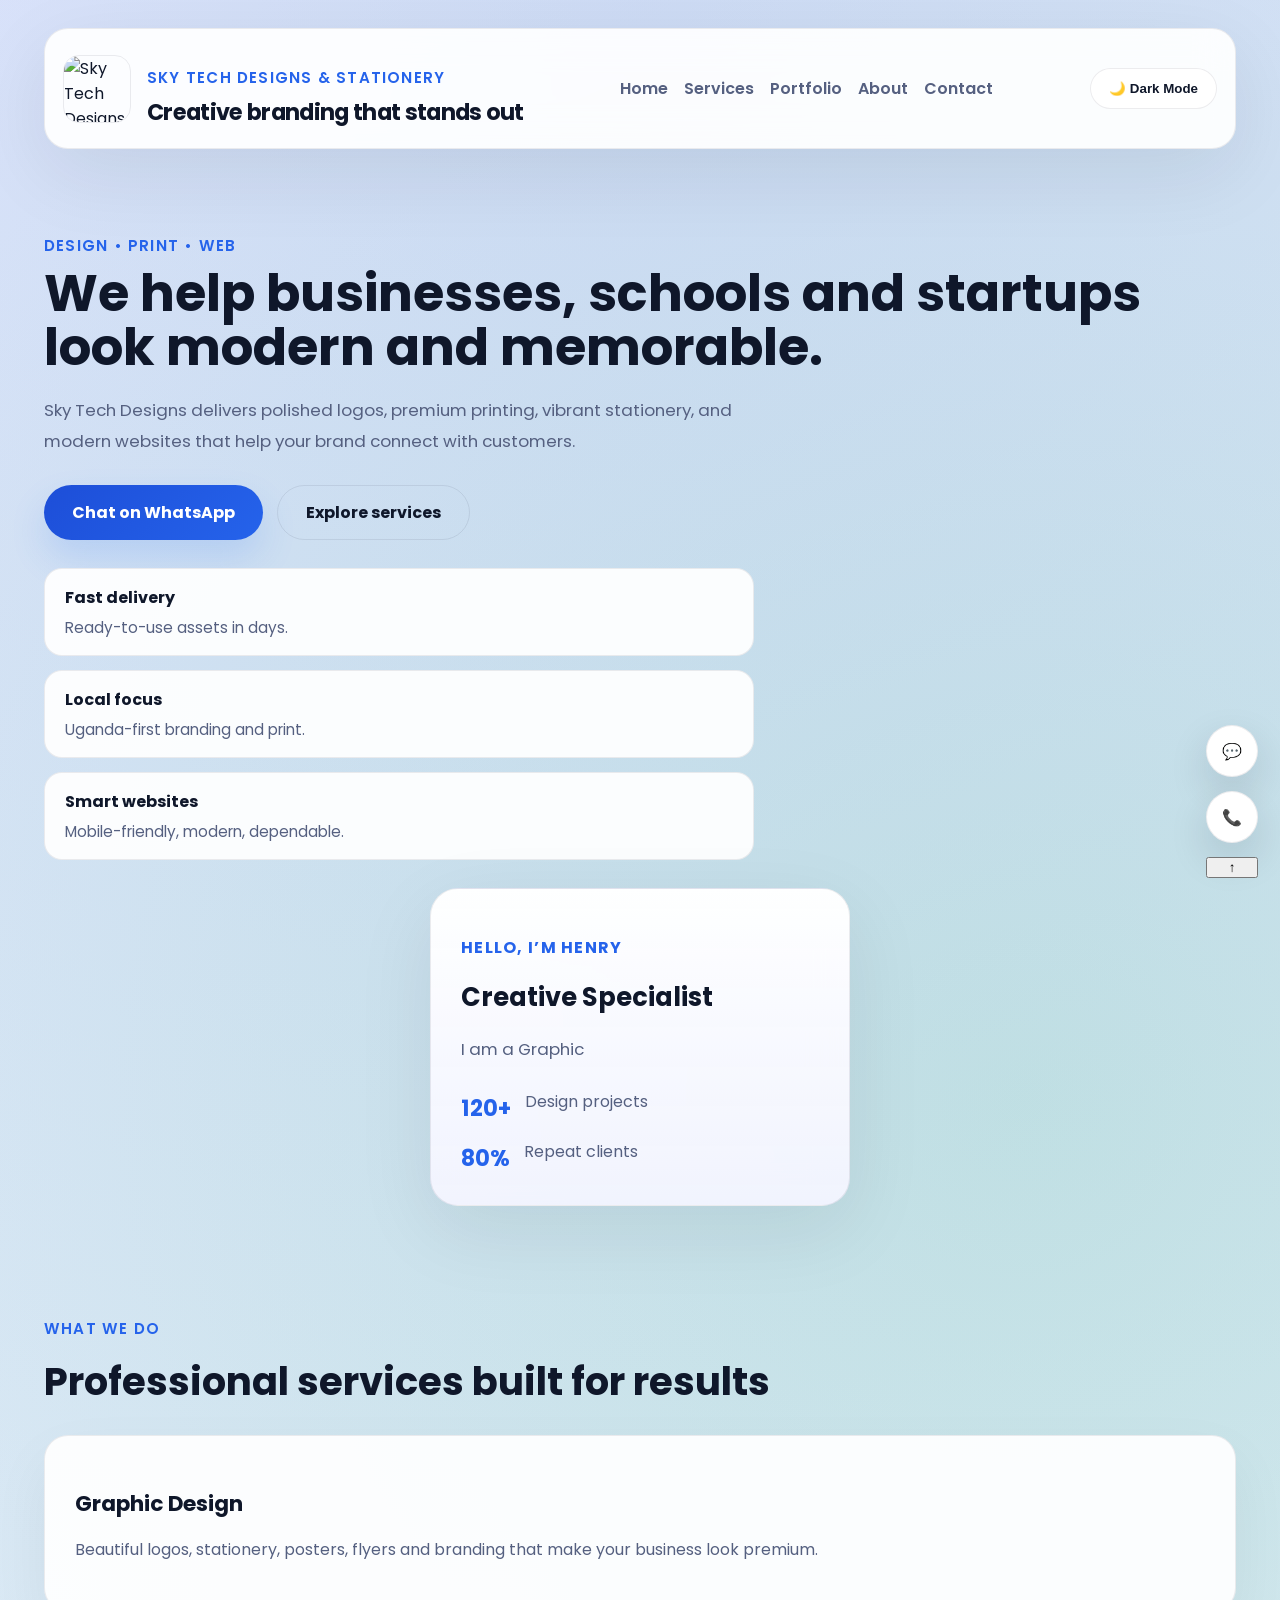
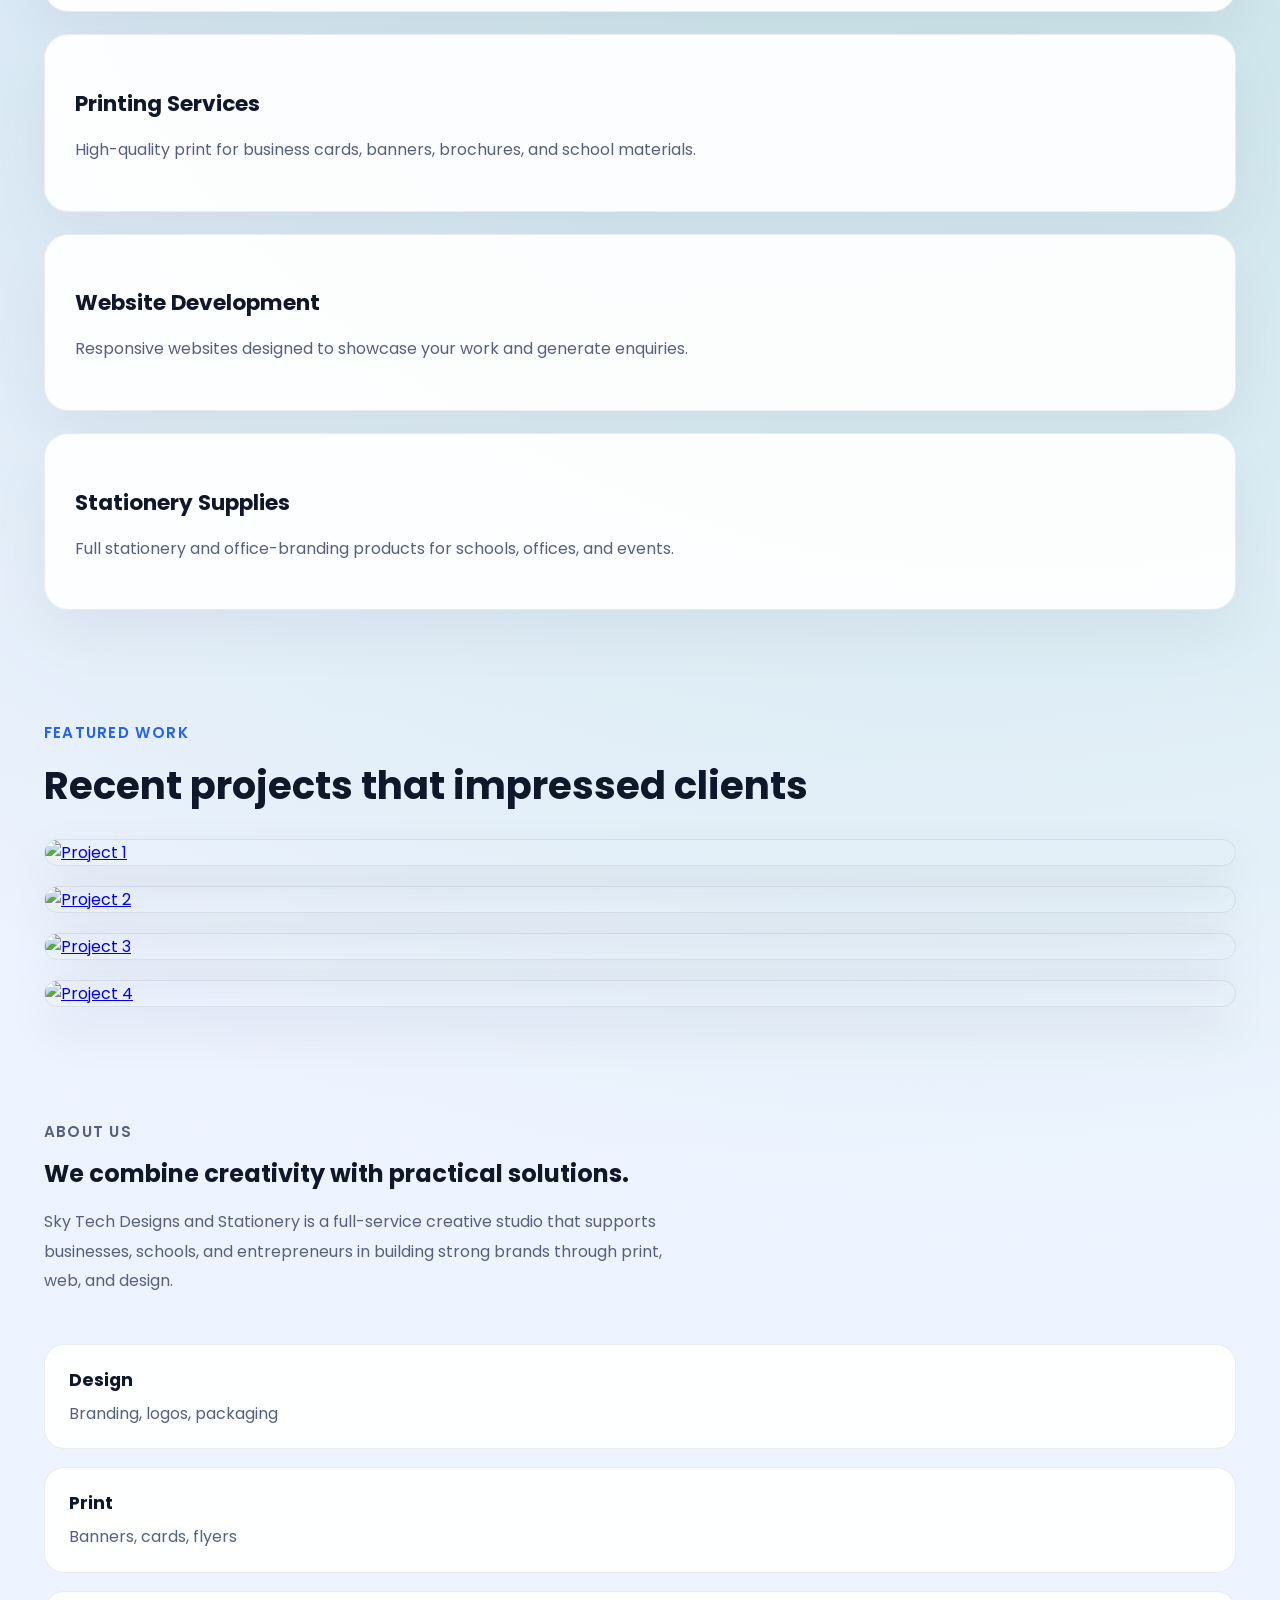
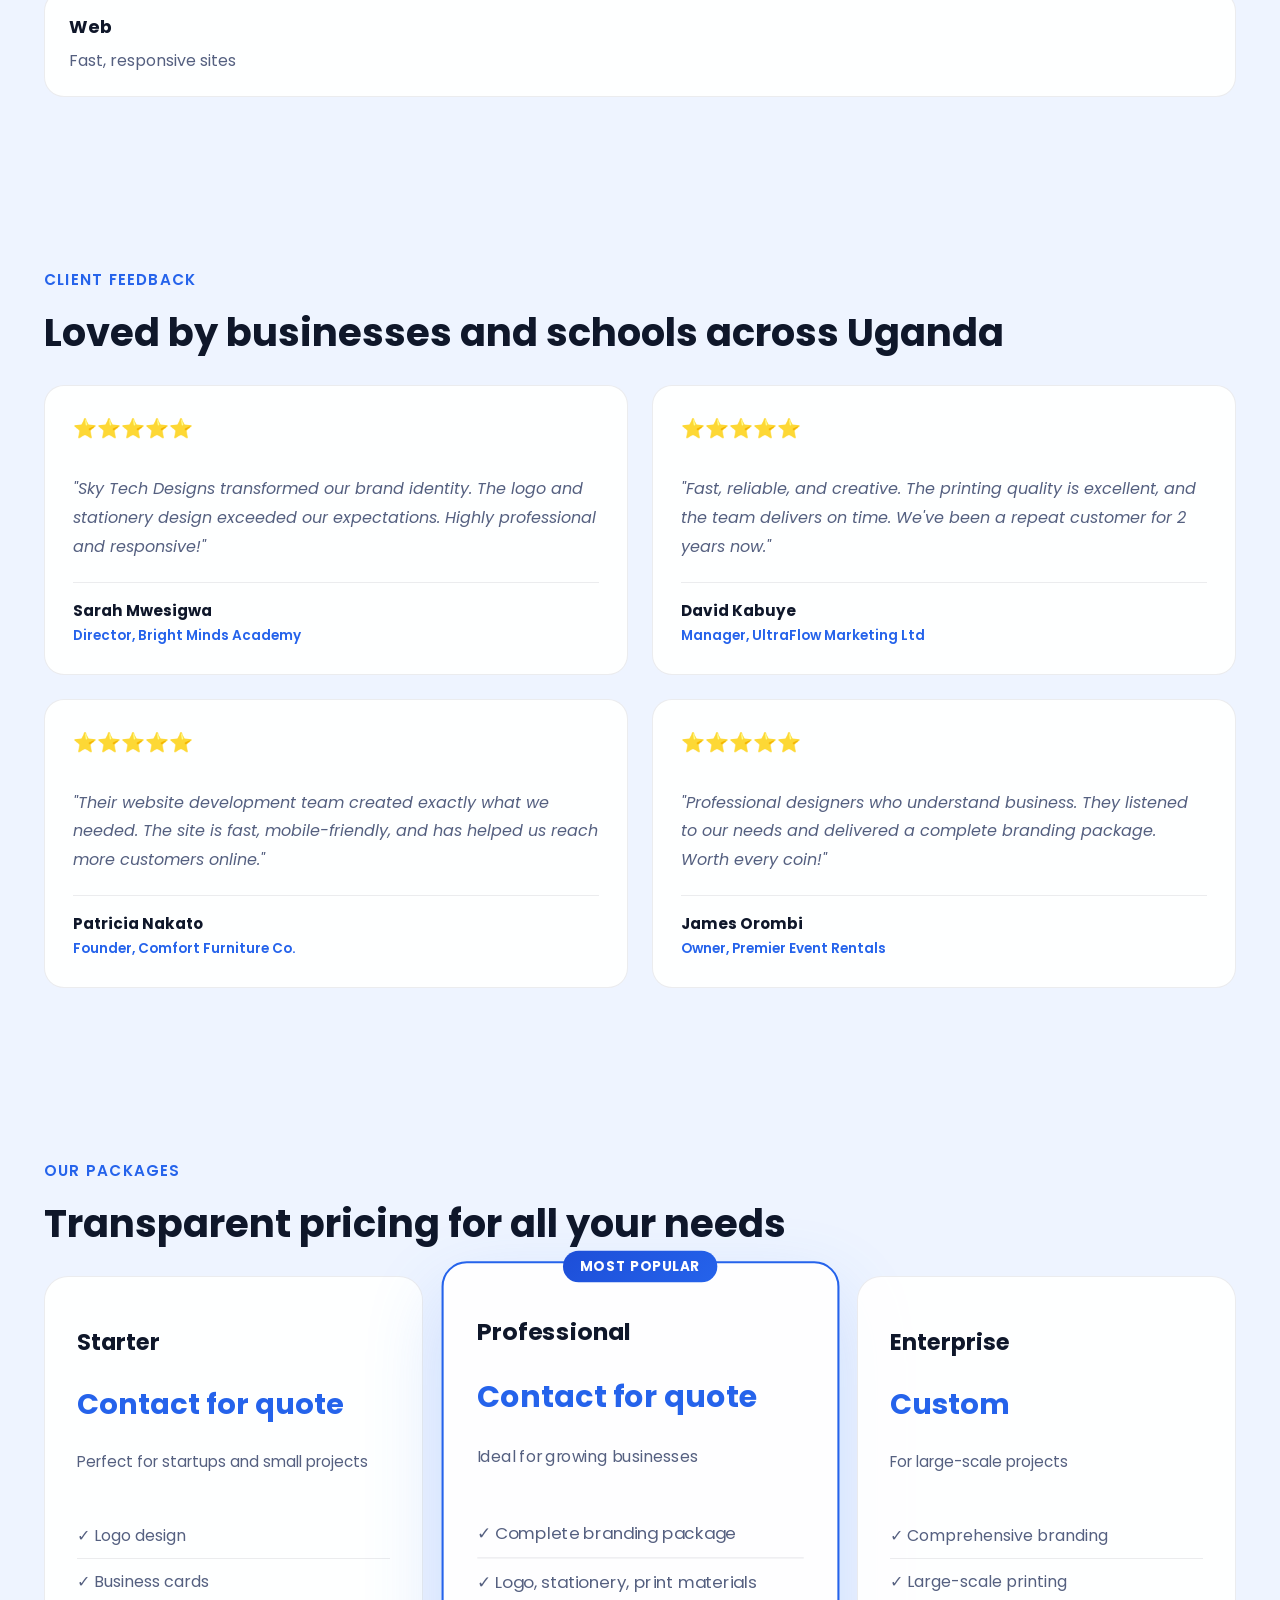
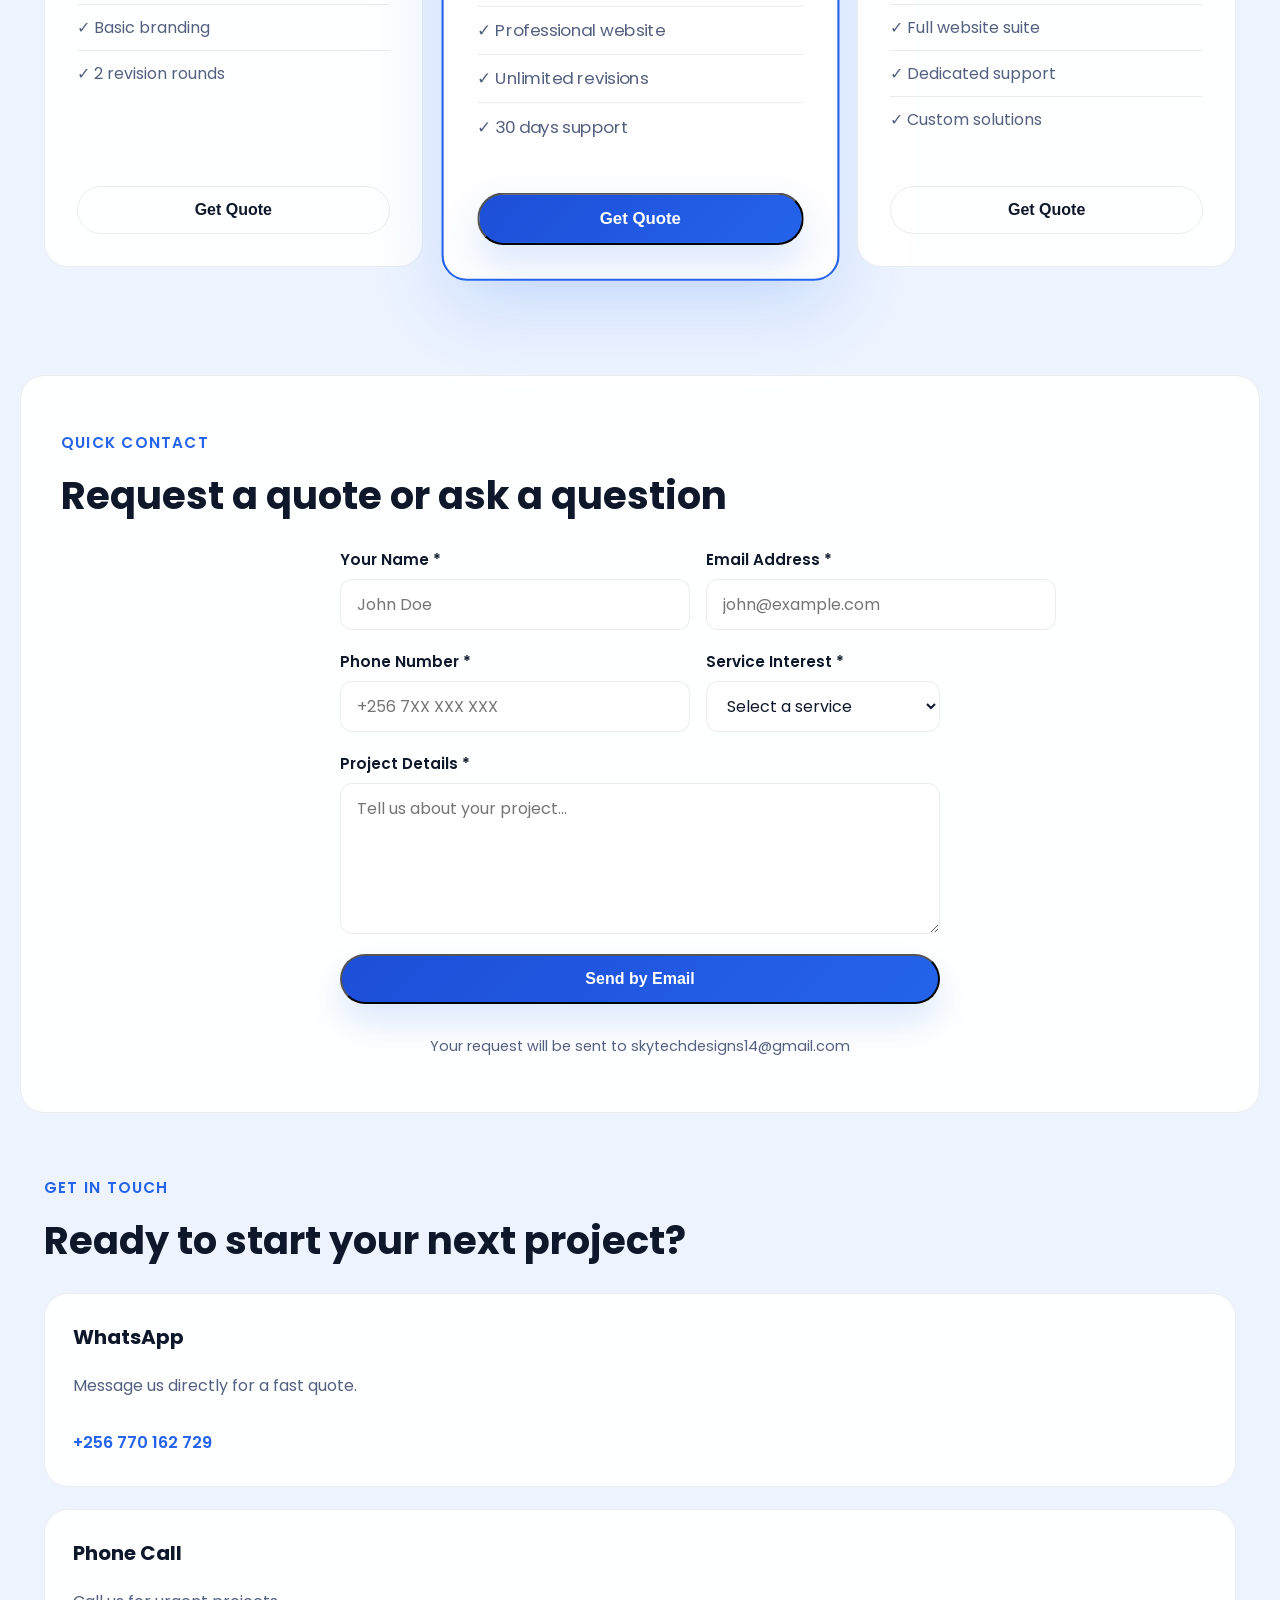
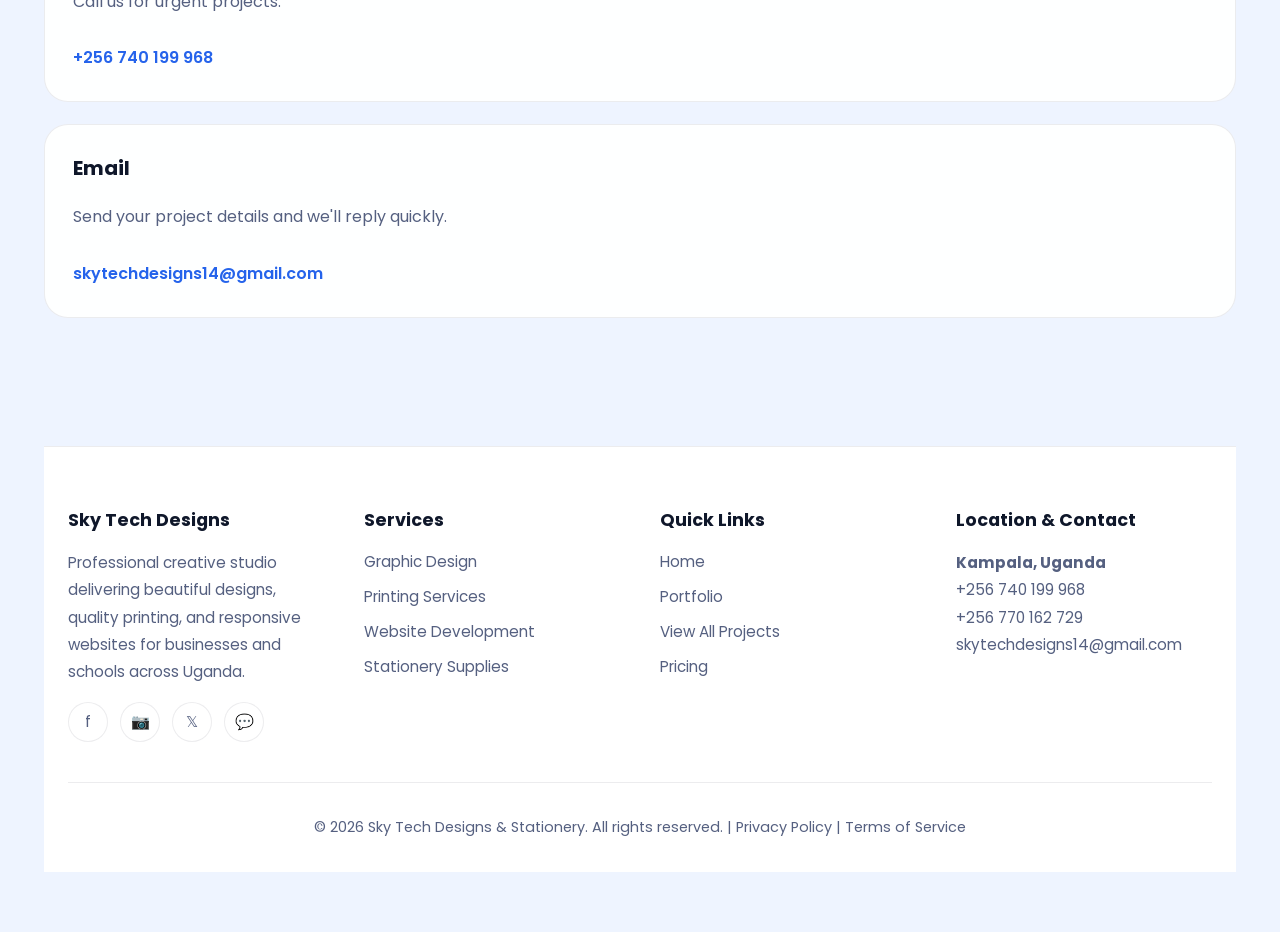
==== commit 561db297: "Prepare website for GitHub Pages" ====
--- a/Index.html
+++ b/Index.html
@@ -400,7 +400,7 @@
             </div>
 
             <div class="footer-bottom">
-                <p>&copy; 2024 Sky Tech Designs & Stationery. All rights reserved. | <a href="#">Privacy Policy</a> | <a href="#">Terms of Service</a></p>
+                <p>&copy; 2026 Sky Tech Designs & Stationery. All rights reserved. | <a href="#">Privacy Policy</a> | <a href="#">Terms of Service</a></p>
             </div>
         </footer>
 
